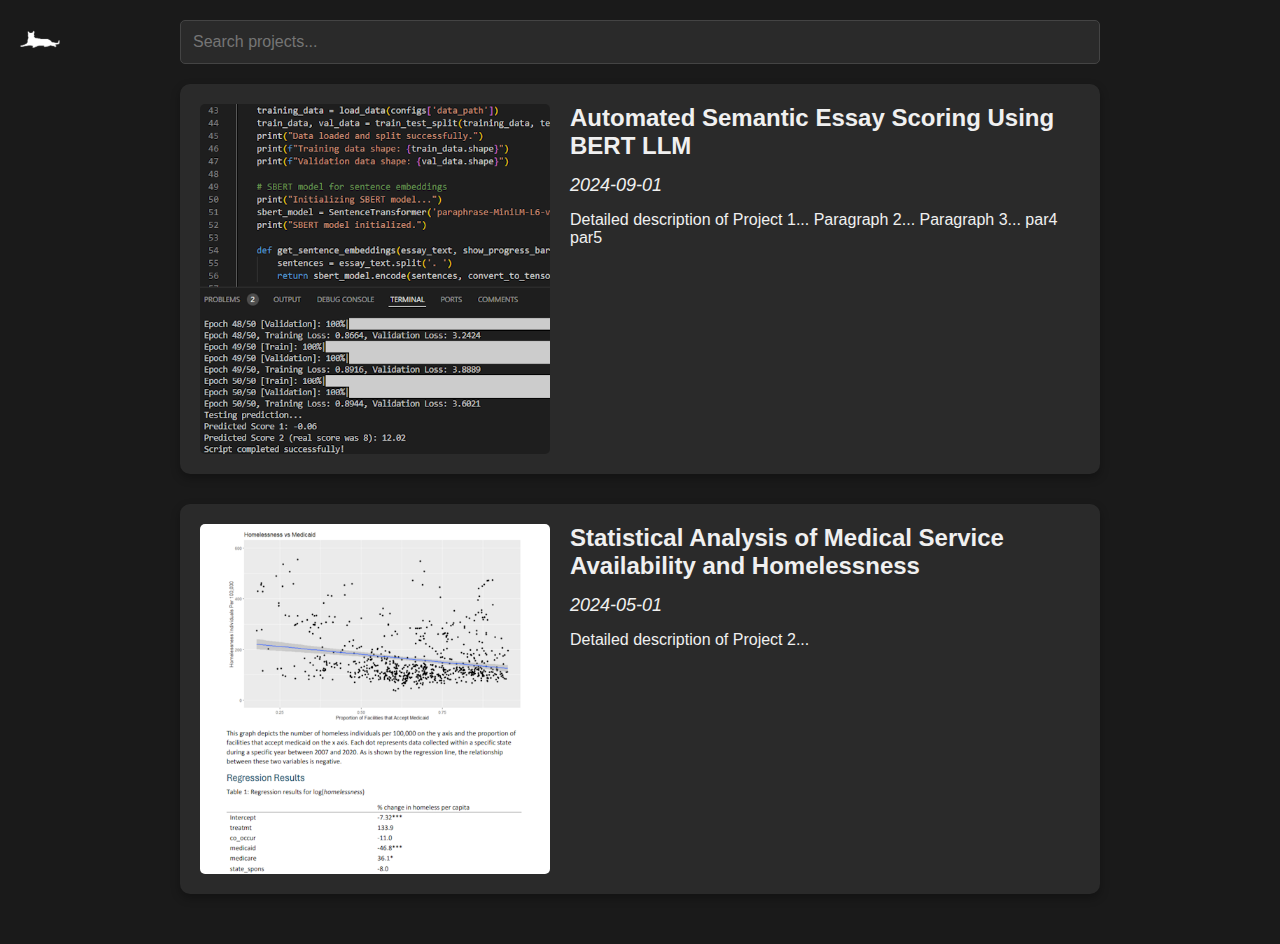
==== projects.html @ 7076a16e "initial" ====
<!DOCTYPE html>
<html lang="en">
<head>
    <meta charset="UTF-8">
    <meta name="viewport" content="width=device-width, initial-scale=1.0">
    <title>Nick Maximiano's Projects</title>
    <style>
        body, html {
            margin: 0;
            padding: 0;
            font-family: 'Segoe UI', Tahoma, Geneva, Verdana, sans-serif;
            background-color: #1a1a1a;
            color: #f0f0f0;
            transition: background-color 0.3s ease;
        }

        .cat-icon {
            position: fixed;
            top: 20px;
            left: 20px;
            cursor: pointer;
            z-index: 1000;
            width: 40px;
            height: auto;
            transition: transform 0.3s ease;
        }
        .cat-icon:hover {
            transform: scale(1.1);
        }

        #main {
            padding: 20px 20px 20px 60px;
            display: flex;
            flex-direction: column;
            align-items: flex-start;
            max-width: 1040px;
            margin: 0 auto;
            box-sizing: border-box;
        }

        .search-bar {
            width: calc(100% - 40px);
            margin-bottom: 20px;
        }
        .search-bar input {
            width: 100%;
            padding: 12px;
            font-size: 16px;
            border-radius: 5px;
            border: 1px solid #444;
            background-color: #2a2a2a;
            color: #f0f0f0;
            box-sizing: border-box;
            transition: border-color 0.3s ease;
        }
        .search-bar input:focus {
            border-color: #a0c4ff;
            outline: none;
        }

        .project-container {
            width: calc(100% - 40px);
        }
        .project-entry {
            display: flex;
            background-color: #2a2a2a;
            color: #f0f0f0;
            border-radius: 10px;
            padding: 20px;
            margin-bottom: 30px;
            width: 100%;
            box-sizing: border-box;
            box-shadow: 0 4px 10px rgba(0, 0, 0, 0.3);
            cursor: pointer;
            transition: transform 0.3s ease, box-shadow 0.3s ease;
        }
        .project-entry:hover {
            transform: translateY(-5px);
            box-shadow: 0 8px 20px rgba(0, 0, 0, 0.5);
        }

        .project-entry img {
            width: 350px;
            height: 350px;
            border-radius: 5px;
            margin-right: 20px;
            transition: transform 0.3s ease;
        }

        .project-info {
            display: flex;
            flex-direction: column;
            justify-content: flex-start;
            flex-grow: 1;
        }
        .project-entry h2 {
            margin: 0 0 15px 0;
            font-size: 24px;
        }
        .project-entry div.date {
            font-size: 18px;
            font-style: italic;
            margin-bottom: 15px;
        }
        .project-description {
            overflow: hidden;
            text-overflow: ellipsis;
            display: -webkit-box;
            -webkit-line-clamp: 3;
            -webkit-box-orient: vertical;
            font-size: 16px;
        }

        .project-page {
            display: none;
            position: fixed;
            top: 0;
            left: 0;
            width: 100%;
            height: 100%;
            background-color: rgba(26, 26, 26, 0.95);
            overflow-y: auto;
            padding: 20px;
            box-sizing: border-box;
            z-index: 999;
        }
        .project-page-content {
            max-width: 800px;
            margin: 0 auto;
            padding: 20px;
            background-color: #2a2a2a;
            border-radius: 10px;
            box-shadow: 0 4px 10px rgba(0, 0, 0, 0.3);
            color: #f0f0f0;
        }
        .project-page.show {
            display: block;
        }
        .project-page img {
            max-width: 100%;
            height: auto;
            margin-bottom: 10px; /* Reduced space */
        }
        .back-arrow {
            font-size: 24px;
            cursor: pointer;
            color: #f0f0f0;
            margin-bottom: 10px;
            transition: color 0.3s ease;
        }
        .back-arrow:hover {
            color: #a0c4ff;
        }

        a {
            color: #a0c4ff; /* Lighter blue for links */
            text-decoration: none;
            transition: color 0.3s ease;
        }
        a:hover {
            text-decoration: underline;
        }
    </style>
</head>
<body>
    <a href="index.html">
        <img src="images/cat1white.png" class="cat-icon" alt="Menu Icon">
    </a>
    <div id="main">
        <div class="search-bar">
            <input type="text" id="searchInput" placeholder="Search projects..." oninput="filterProjects()">
        </div>
        <div class="project-container" id="projectContainer">
            <!-- Project entries will be dynamically added here -->
        </div>
    </div>
    <div id="projectPage" class="project-page">
        <div id="projectPageContent" class="project-page-content"></div>
    </div>
    <script>
        const projects = [
            {
                title: "Automated Semantic Essay Scoring Using BERT LLM",
                date: "2024-09-01",
                previewImage: "images/project2_preview.png",
                pageImage: "images/project2.png",
                details: "Detailed description of Project 1...\n\nParagraph 2...\n\nParagraph 3...\n\npar4\n\npar5",
                attachments: ["attachment1.pdf", "attachment2.doc"]
            },
            {
                title: "Statistical Analysis of Medical Service Availability and Homelessness",
                date: "2024-05-01",
                previewImage: "images/project1_preview.png",
                pageImage: "images/project1.png",
                details: "Detailed description of Project 2...",
                attachments: ["attachment3.pdf"]
            },
        ];

        function createProjectEntries() {
            const container = document.getElementById('projectContainer');
            container.innerHTML = '';
            projects.forEach((project, index) => {
                const entry = document.createElement('div');
                entry.className = 'project-entry';
                entry.onclick = () => openProjectPage(index);
                entry.innerHTML = `
                    <img src="${project.previewImage}" alt="${project.title}">
                    <div class="project-info">
                        <h2>${project.title}</h2>
                        <div class="date">${project.date}</div>
                        <div class="project-description">${project.details}</div>
                    </div>
                `;
                container.appendChild(entry);
            });
        }

        function filterProjects() {
            const searchTerm = document.getElementById('searchInput').value.toLowerCase();
            const filteredProjects = projects.filter(project => 
                project.title.toLowerCase().includes(searchTerm) || 
                project.details.toLowerCase().includes(searchTerm)
            );
            const container = document.getElementById('projectContainer');
            container.innerHTML = '';
            filteredProjects.forEach((project, index) => {
                const entry = document.createElement('div');
                entry.className = 'project-entry';
                entry.onclick = () => openProjectPage(index);
                entry.innerHTML = `
                    <img src="${project.previewImage}" alt="${project.title}">
                    <div class="project-info">
                        <h2>${project.title}</h2>
                        <div class="date">${project.date}</div>
                        <div class="project-description">${project.details}</div>
                    </div>
                `;
                container.appendChild(entry);
            });
        }

        function openProjectPage(index) {
        const project = projects[index];
        const pageContent = document.getElementById('projectPageContent');
        pageContent.innerHTML = `
            <span class="back-arrow" onclick="closeProjectPage()">← Back</span>
            <h1>${project.title}</h1>
            <img src="${project.pageImage}" alt="${project.title}">
            <h3>Attachments:</h3>
            <ul>
                ${project.attachments.map(attachment => `<li><a href="${attachment}" target="_blank">${attachment}</a></li>`).join('')}
            </ul>
            <p>${project.details.replace(/\n/g, '<br>')}</p> <!-- Replace newlines with <br> -->
        `;
        document.getElementById('projectPage').classList.add('show');
        }

        function closeProjectPage() {
            const page = document.getElementById('projectPage');
            const pageContent = document.getElementById('projectPageContent');
            page.classList.remove('show');
            pageContent.innerHTML = ''; // Clear content
        }

        // Initialize the project entries
        createProjectEntries();
    </script>
</body>
</html>
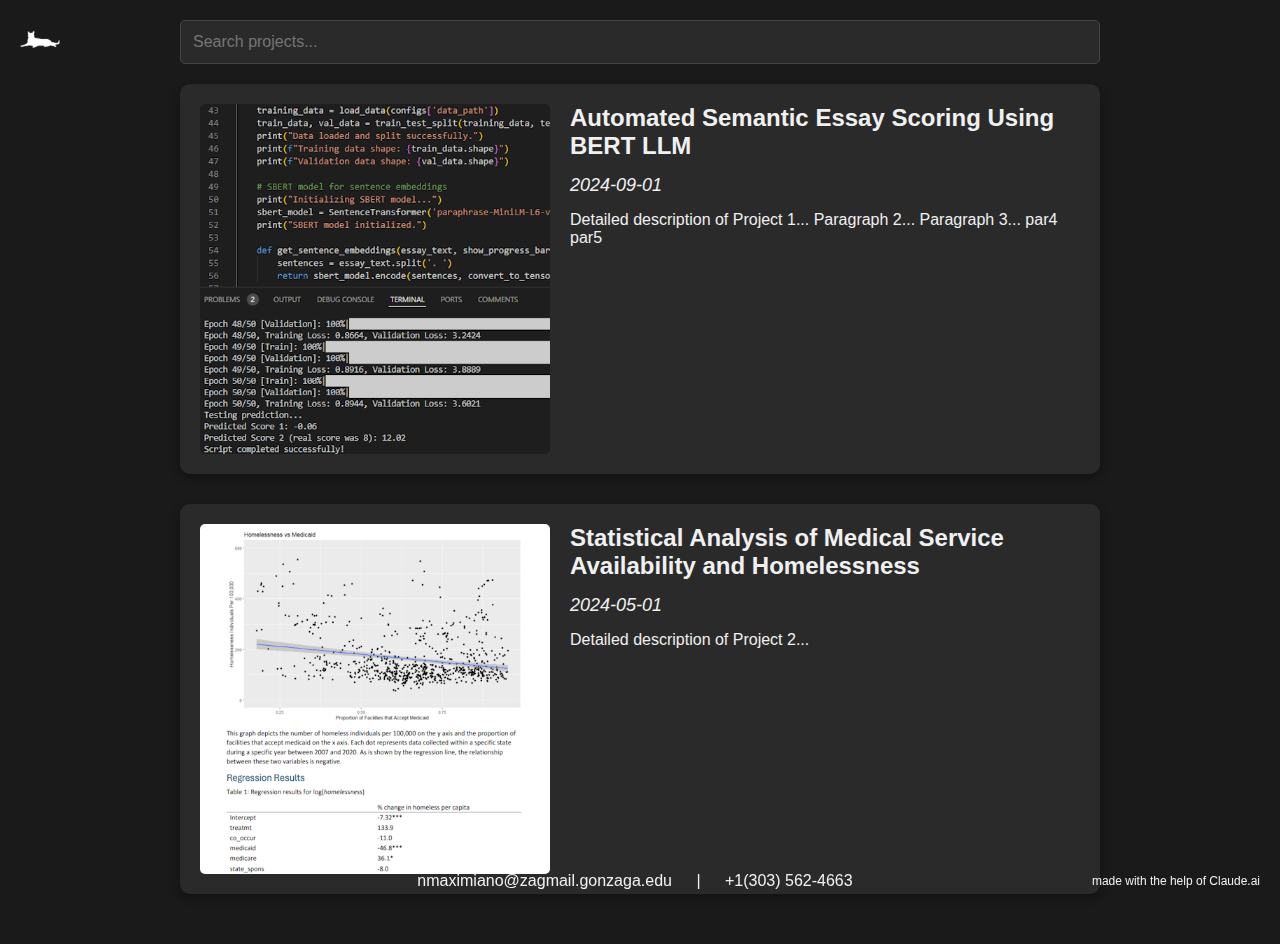
==== commit a8494623: "stylize footer" ====
--- a/projects.html
+++ b/projects.html
@@ -4,163 +4,7 @@
     <meta charset="UTF-8">
     <meta name="viewport" content="width=device-width, initial-scale=1.0">
     <title>Nick Maximiano's Projects</title>
-    <style>
-        body, html {
-            margin: 0;
-            padding: 0;
-            font-family: 'Segoe UI', Tahoma, Geneva, Verdana, sans-serif;
-            background-color: #1a1a1a;
-            color: #f0f0f0;
-            transition: background-color 0.3s ease;
-        }
-
-        .cat-icon {
-            position: fixed;
-            top: 20px;
-            left: 20px;
-            cursor: pointer;
-            z-index: 1000;
-            width: 40px;
-            height: auto;
-            transition: transform 0.3s ease;
-        }
-        .cat-icon:hover {
-            transform: scale(1.1);
-        }
-
-        #main {
-            padding: 20px 20px 20px 60px;
-            display: flex;
-            flex-direction: column;
-            align-items: flex-start;
-            max-width: 1040px;
-            margin: 0 auto;
-            box-sizing: border-box;
-        }
-
-        .search-bar {
-            width: calc(100% - 40px);
-            margin-bottom: 20px;
-        }
-        .search-bar input {
-            width: 100%;
-            padding: 12px;
-            font-size: 16px;
-            border-radius: 5px;
-            border: 1px solid #444;
-            background-color: #2a2a2a;
-            color: #f0f0f0;
-            box-sizing: border-box;
-            transition: border-color 0.3s ease;
-        }
-        .search-bar input:focus {
-            border-color: #a0c4ff;
-            outline: none;
-        }
-
-        .project-container {
-            width: calc(100% - 40px);
-        }
-        .project-entry {
-            display: flex;
-            background-color: #2a2a2a;
-            color: #f0f0f0;
-            border-radius: 10px;
-            padding: 20px;
-            margin-bottom: 30px;
-            width: 100%;
-            box-sizing: border-box;
-            box-shadow: 0 4px 10px rgba(0, 0, 0, 0.3);
-            cursor: pointer;
-            transition: transform 0.3s ease, box-shadow 0.3s ease;
-        }
-        .project-entry:hover {
-            transform: translateY(-5px);
-            box-shadow: 0 8px 20px rgba(0, 0, 0, 0.5);
-        }
-
-        .project-entry img {
-            width: 350px;
-            height: 350px;
-            border-radius: 5px;
-            margin-right: 20px;
-            transition: transform 0.3s ease;
-        }
-
-        .project-info {
-            display: flex;
-            flex-direction: column;
-            justify-content: flex-start;
-            flex-grow: 1;
-        }
-        .project-entry h2 {
-            margin: 0 0 15px 0;
-            font-size: 24px;
-        }
-        .project-entry div.date {
-            font-size: 18px;
-            font-style: italic;
-            margin-bottom: 15px;
-        }
-        .project-description {
-            overflow: hidden;
-            text-overflow: ellipsis;
-            display: -webkit-box;
-            -webkit-line-clamp: 3;
-            -webkit-box-orient: vertical;
-            font-size: 16px;
-        }
-
-        .project-page {
-            display: none;
-            position: fixed;
-            top: 0;
-            left: 0;
-            width: 100%;
-            height: 100%;
-            background-color: rgba(26, 26, 26, 0.95);
-            overflow-y: auto;
-            padding: 20px;
-            box-sizing: border-box;
-            z-index: 999;
-        }
-        .project-page-content {
-            max-width: 800px;
-            margin: 0 auto;
-            padding: 20px;
-            background-color: #2a2a2a;
-            border-radius: 10px;
-            box-shadow: 0 4px 10px rgba(0, 0, 0, 0.3);
-            color: #f0f0f0;
-        }
-        .project-page.show {
-            display: block;
-        }
-        .project-page img {
-            max-width: 100%;
-            height: auto;
-            margin-bottom: 10px; /* Reduced space */
-        }
-        .back-arrow {
-            font-size: 24px;
-            cursor: pointer;
-            color: #f0f0f0;
-            margin-bottom: 10px;
-            transition: color 0.3s ease;
-        }
-        .back-arrow:hover {
-            color: #a0c4ff;
-        }
-
-        a {
-            color: #a0c4ff; /* Lighter blue for links */
-            text-decoration: none;
-            transition: color 0.3s ease;
-        }
-        a:hover {
-            text-decoration: underline;
-        }
-    </style>
+    <link rel="stylesheet" href="projects.css">
 </head>
 <body>
     <a href="index.html">
@@ -176,6 +20,15 @@
     </div>
     <div id="projectPage" class="project-page">
         <div id="projectPageContent" class="project-page-content"></div>
+    </div>
+    <div id="footer">
+        <div id="footer-left"></div>
+        <div id="footer-center">
+            <span id="email">nmaximiano@zagmail.gonzaga.edu</span>
+            <span id="separator"> | </span>
+            <span id="phone">+1(303) 562-4663</span>
+        </div>
+        <div id="footer-right">made with the help of Claude.ai</div>
     </div>
     <script>
         const projects = [
@@ -241,19 +94,19 @@
         }
 
         function openProjectPage(index) {
-        const project = projects[index];
-        const pageContent = document.getElementById('projectPageContent');
-        pageContent.innerHTML = `
-            <span class="back-arrow" onclick="closeProjectPage()">← Back</span>
-            <h1>${project.title}</h1>
-            <img src="${project.pageImage}" alt="${project.title}">
-            <h3>Attachments:</h3>
-            <ul>
-                ${project.attachments.map(attachment => `<li><a href="${attachment}" target="_blank">${attachment}</a></li>`).join('')}
-            </ul>
-            <p>${project.details.replace(/\n/g, '<br>')}</p> <!-- Replace newlines with <br> -->
-        `;
-        document.getElementById('projectPage').classList.add('show');
+            const project = projects[index];
+            const pageContent = document.getElementById('projectPageContent');
+            pageContent.innerHTML = `
+                <span class="back-arrow" onclick="closeProjectPage()">← Back</span>
+                <h1>${project.title}</h1>
+                <img src="${project.pageImage}" alt="${project.title}">
+                <h3>Attachments:</h3>
+                <ul>
+                    ${project.attachments.map(attachment => `<li><a href="${attachment}" target="_blank">${attachment}</a></li>`).join('')}
+                </ul>
+                <p>${project.details.replace(/\n/g, '<br>')}</p> <!-- Replace newlines with <br> -->
+            `;
+            document.getElementById('projectPage').classList.add('show');
         }
 
         function closeProjectPage() {
@@ -265,6 +118,13 @@
 
         // Initialize the project entries
         createProjectEntries();
+
+        // Fade in the footer
+        document.addEventListener('DOMContentLoaded', () => {
+            setTimeout(() => {
+                document.getElementById('footer').style.opacity = 1;
+            }, 0); // Adjust the delay as needed
+        });
     </script>
 </body>
 </html>
--- a/projects.css
+++ b/projects.css
@@ -0,0 +1,209 @@
+body, html {
+    margin: 0;
+    padding: 0;
+    font-family: 'Segoe UI', Tahoma, Geneva, Verdana, sans-serif;
+    background-color: #1a1a1a;
+    color: #f0f0f0;
+    transition: background-color 0.3s ease;
+}
+
+.cat-icon {
+    position: fixed;
+    top: 20px;
+    left: 20px;
+    cursor: pointer;
+    z-index: 1000;
+    width: 40px;
+    height: auto;
+    transition: transform 0.3s ease;
+}
+
+.cat-icon:hover {
+    transform: scale(1.1);
+}
+
+#main {
+    padding: 20px 20px 20px 60px;
+    display: flex;
+    flex-direction: column;
+    align-items: flex-start;
+    max-width: 1040px;
+    margin: 0 auto;
+    box-sizing: border-box;
+}
+
+.search-bar {
+    width: calc(100% - 40px);
+    margin-bottom: 20px;
+}
+
+.search-bar input {
+    width: 100%;
+    padding: 12px;
+    font-size: 16px;
+    border-radius: 5px;
+    border: 1px solid #444;
+    background-color: #2a2a2a;
+    color: #f0f0f0;
+    box-sizing: border-box;
+    transition: border-color 0.3s ease;
+}
+
+.search-bar input:focus {
+    border-color: #a0c4ff;
+    outline: none;
+}
+
+.project-container {
+    width: calc(100% - 40px);
+}
+
+.project-entry {
+    display: flex;
+    background-color: #2a2a2a;
+    color: #f0f0f0;
+    border-radius: 10px;
+    padding: 20px;
+    margin-bottom: 30px;
+    width: 100%;
+    box-sizing: border-box;
+    box-shadow: 0 4px 10px rgba(0, 0, 0, 0.3);
+    cursor: pointer;
+    transition: transform 0.3s ease, box-shadow 0.3s ease;
+}
+
+.project-entry:hover {
+    transform: translateY(-5px);
+    box-shadow: 0 8px 20px rgba(0, 0, 0, 0.5);
+}
+
+.project-entry img {
+    width: 350px;
+    height: 350px;
+    border-radius: 5px;
+    margin-right: 20px;
+    transition: transform 0.3s ease;
+}
+
+.project-info {
+    display: flex;
+    flex-direction: column;
+    justify-content: flex-start;
+    flex-grow: 1;
+}
+
+.project-entry h2 {
+    margin: 0 0 15px 0;
+    font-size: 24px;
+}
+
+.project-entry div.date {
+    font-size: 18px;
+    font-style: italic;
+    margin-bottom: 15px;
+}
+
+.project-description {
+    overflow: hidden;
+    text-overflow: ellipsis;
+    display: -webkit-box;
+    -webkit-line-clamp: 3;
+    -webkit-box-orient: vertical;
+    font-size: 16px;
+}
+
+.project-page {
+    display: none;
+    position: fixed;
+    top: 0;
+    left: 0;
+    width: 100%;
+    height: 100%;
+    background-color: rgba(26, 26, 26, 0.95);
+    overflow-y: auto;
+    padding: 20px;
+    box-sizing: border-box;
+    z-index: 999;
+}
+
+.project-page-content {
+    max-width: 800px;
+    margin: 0 auto;
+    padding: 20px;
+    background-color: #2a2a2a;
+    border-radius: 10px;
+    box-shadow: 0 4px 10px rgba(0, 0, 0, 0.3);
+    color: #f0f0f0;
+}
+
+.project-page.show {
+    display: block;
+}
+
+.project-page img {
+    max-width: 100%;
+    height: auto;
+    margin-bottom: 10px; /* Reduced space */
+}
+
+.back-arrow {
+    font-size: 24px;
+    cursor: pointer;
+    color: #f0f0f0;
+    margin-bottom: 10px;
+    transition: color 0.3s ease;
+}
+
+.back-arrow:hover {
+    color: #a0c4ff;
+}
+
+a {
+    color: #a0c4ff; /* Lighter blue for links */
+    text-decoration: none;
+    transition: color 0.3s ease;
+}
+
+a:hover {
+    text-decoration: underline;
+}
+
+#footer {
+    position: fixed;
+    bottom: 10px;
+    width: 100%;
+    display: flex;
+    justify-content: space-between;
+    align-items: center;
+    font-size: 12px;
+    color: #f0f0f0;
+    opacity: 0; /* Start with opacity 0 */
+    transition: opacity 0.5s ease; /* Transition for opacity */
+    padding: 0 10px;
+    box-sizing: border-box;
+}
+
+#footer-left {
+    flex: 1;
+    text-align: left;
+}
+
+#footer-center {
+    font-size: 16px;
+    flex: 2;
+    text-align: center;
+}
+
+#footer-right {
+    flex: 1;
+    text-align: right;
+    margin-right: 10px;
+}
+
+#footer-center #email, #footer-center #phone {
+    margin: 0 20px; /* Adjust the value to increase or decrease the space */
+}
+
+.fade-in {
+    opacity: 1; /* Final opacity */
+}